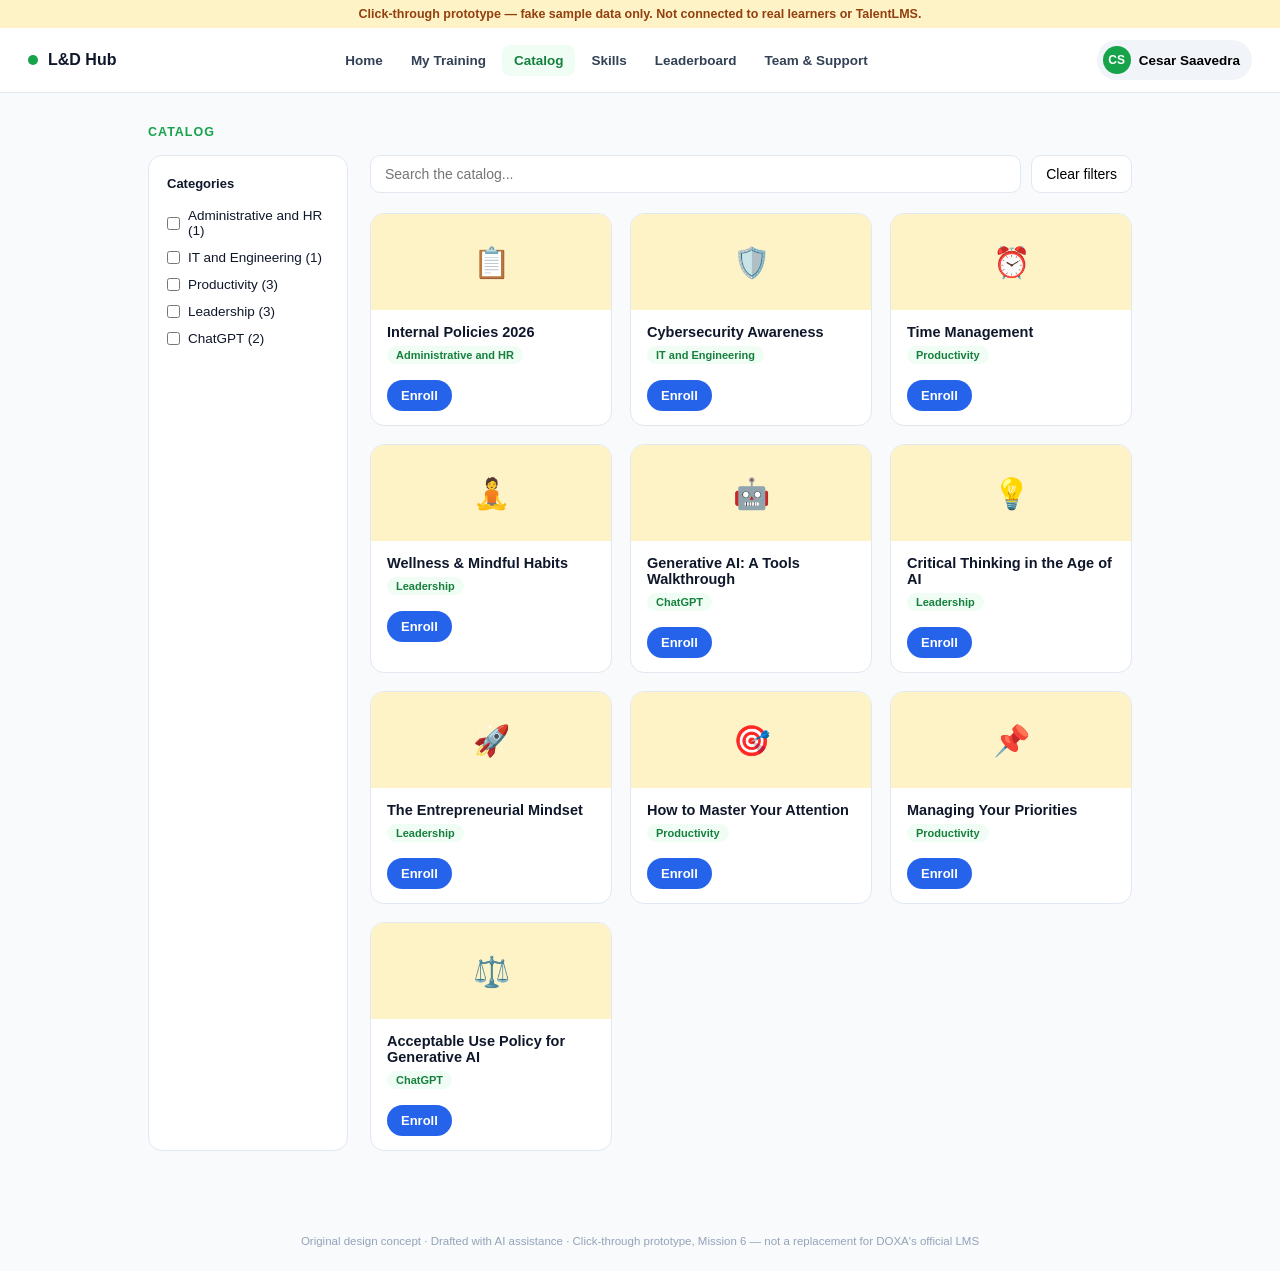
==== catalog.html @ 7a31fb17 "Creating this new project" ====
<!DOCTYPE html>
<html lang="en">
<head>
<meta charset="UTF-8">
<meta name="viewport" content="width=device-width, initial-scale=1.0">
<title>L&amp;D Hub — Catalog</title>
<link rel="stylesheet" href="style.css">
</head>
<body>
<div class="demo-banner">Click-through prototype — fake sample data only. Not connected to real learners or TalentLMS.</div>
<div id="nav-root"></div>

<main>
  <h2 class="section-title">Catalog</h2>
  <div class="catalog-layout">
    <div class="sidebar-cats">
      <strong style="font-size:13px;">Categories</strong>
      <div id="catList" style="margin-top:10px;"></div>
    </div>
    <div>
      <div class="toolbar">
        <input type="text" id="searchBox" placeholder="Search the catalog...">
        <button class="filter-btn" id="clearFilters">Clear filters</button>
      </div>
      <div class="grid" id="catalogGrid"></div>
    </div>
  </div>
</main>

<footer>Original design concept · Drafted with AI assistance · Click-through prototype, Mission 6 — not a replacement for DOXA's official LMS</footer>

<script src="data.js"></script>
<script>
  renderNav("catalog.html");
  const cats = [...new Set(COURSES.map(c => c.category))];
  let activeCats = new Set();

  document.getElementById("catList").innerHTML = cats.map(cat => `
    <label><input type="checkbox" value="${cat}" class="catCheck"> ${cat} (${COURSES.filter(c=>c.category===cat).length})</label>
  `).join("");

  function render() {
    const term = document.getElementById("searchBox").value.toLowerCase();
    const list = COURSES
      .filter(c => c.title.toLowerCase().includes(term))
      .filter(c => activeCats.size===0 || activeCats.has(c.category));

    document.getElementById("catalogGrid").innerHTML = list.map(c => `
      <div class="card">
        <div class="thumb" style="background:#fef3c7;">${c.icon}</div>
        <div class="card-body">
          <h3>${c.title}</h3>
          <div class="tag-row"><span class="tag">${c.category}</span></div>
          <button class="enroll-btn">Enroll</button>
        </div>
      </div>
    `).join("") || `<p style="color:#64748b;font-size:14px;">No courses match your search/filters.</p>`;
  }
  document.getElementById("searchBox").addEventListener("input", render);
  document.getElementById("clearFilters").addEventListener("click", () => {
    activeCats.clear();
    document.querySelectorAll(".catCheck").forEach(cb => cb.checked=false);
    document.getElementById("searchBox").value="";
    render();
  });
  document.addEventListener("change", e => {
    if (e.target.classList.contains("catCheck")) {
      e.target.checked ? activeCats.add(e.target.value) : activeCats.delete(e.target.value);
      render();
    }
  });
  render();
</script>
</body>
</html>
---- style.css ----
/* L&D Hub — shared styles (prototype only, fake data) */
* { margin:0; padding:0; box-sizing:border-box; }
body {
  font-family: -apple-system, BlinkMacSystemFont, "Segoe UI", Roboto, sans-serif;
  background:#f8fafc; color:#0f172a;
}
a { color:inherit; }
.demo-banner {
  background:#fef3c7; color:#92400e; text-align:center;
  font-size:12.5px; font-weight:600; padding:7px;
}
nav {
  position:sticky; top:0; z-index:20; background:white;
  border-bottom:1px solid #e2e8f0; display:flex; align-items:center;
  justify-content:space-between; padding:12px 28px; flex-wrap:wrap; gap:10px;
}
.brand { display:flex; align-items:center; gap:10px; font-weight:700; font-size:16px; }
.brand .dot { width:10px; height:10px; border-radius:50%; background:#16a34a; }
.nav-links { display:flex; gap:4px; flex-wrap:wrap; }
.nav-links a {
  text-decoration:none; color:#334155; font-size:13.5px; font-weight:600;
  padding:8px 12px; border-radius:8px; transition:background .15s,color .15s;
}
.nav-links a:hover, .nav-links a.active { background:#f0fdf4; color:#15803d; }
.profile-btn {
  display:flex; align-items:center; gap:8px; background:#f1f5f9; border:none;
  padding:6px 12px 6px 6px; border-radius:999px; cursor:pointer; font-size:13.5px; font-weight:600;
}
.profile-btn .av {
  width:28px; height:28px; border-radius:50%; display:flex; align-items:center;
  justify-content:center; color:white; font-size:12px; font-weight:700;
}
.switcher {
  position:absolute; right:28px; top:58px; background:white; border:1px solid #e2e8f0;
  border-radius:12px; box-shadow:0 10px 30px rgba(0,0,0,.12); padding:10px; display:none;
  min-width:220px; z-index:30;
}
.switcher.open { display:block; }
.switcher .label { font-size:11px; text-transform:uppercase; color:#94a3b8; padding:4px 8px; }
.switcher button.opt {
  width:100%; text-align:left; background:none; border:none; padding:8px; border-radius:8px;
  cursor:pointer; font-size:13.5px; display:flex; align-items:center; gap:8px;
}
.switcher button.opt:hover { background:#f8fafc; }
.switcher a.view-profile {
  display:block; margin-top:6px; text-align:center; font-size:13px; font-weight:600;
  color:#16a34a; text-decoration:none; padding:8px; border-top:1px solid #f1f5f9;
}
main { max-width:1040px; margin:0 auto; padding:32px 28px 60px; }
.hero {
  background:linear-gradient(135deg,#1e293b,#334155); color:white; border-radius:18px;
  padding:40px 32px; margin-bottom:28px;
}
.hero h1 { font-size:26px; margin-bottom:6px; }
.hero .quote { color:#cbd5e1; font-size:14.5px; font-style:italic; max-width:600px; margin-top:10px; }
.hero .quote .who { color:#86efac; font-style:normal; font-weight:600; }
h2.section-title {
  font-size:12.5px; text-transform:uppercase; letter-spacing:.08em; color:#16a34a;
  margin-bottom:16px; font-weight:700;
}
.stats-grid { display:grid; grid-template-columns:repeat(4,1fr); gap:14px; margin-bottom:30px; }
.stat { background:white; border:1px solid #e2e8f0; border-radius:12px; padding:18px 14px; text-align:center; }
.stat .num { font-size:20px; font-weight:800; color:#15803d; }
.stat .label { font-size:12px; color:#64748b; margin-top:4px; }
.toolbar { display:flex; gap:10px; margin-bottom:20px; flex-wrap:wrap; }
.toolbar input[type=text] {
  flex:1; min-width:180px; padding:10px 14px; border:1px solid #e2e8f0; border-radius:10px; font-size:14px;
}
.toolbar select, .toolbar button.filter-btn {
  padding:10px 14px; border:1px solid #e2e8f0; border-radius:10px; font-size:14px; background:white; cursor:pointer;
}
.grid { display:grid; grid-template-columns:repeat(auto-fit,minmax(230px,1fr)); gap:18px; }
.card {
  background:white; border:1px solid #e2e8f0; border-radius:14px; overflow:hidden;
  transition:transform .15s, box-shadow .15s;
}
.card:hover { transform:translateY(-3px); box-shadow:0 10px 24px rgba(0,0,0,.08); }
.thumb { height:96px; display:flex; align-items:center; justify-content:center; font-size:30px; }
.card-body { padding:14px 16px; }
.card-body h3 { font-size:14.5px; margin-bottom:6px; }
.tag-row { display:flex; gap:6px; flex-wrap:wrap; margin:6px 0; }
.tag { background:#f0fdf4; color:#15803d; font-size:11px; font-weight:600; padding:3px 9px; border-radius:999px; }
.progress-bar { height:6px; background:#e2e8f0; border-radius:999px; overflow:hidden; margin-top:8px; }
.progress-fill { height:100%; background:#16a34a; }
.progress-text { font-size:11.5px; color:#64748b; margin-top:5px; }
.resume-btn, .enroll-btn {
  display:inline-block; margin-top:10px; background:#16a34a; color:white; border:none;
  padding:8px 14px; border-radius:999px; font-size:13px; font-weight:600; cursor:pointer; text-decoration:none;
}
.enroll-btn { background:#2563eb; }
.sidebar-cats { background:white; border:1px solid #e2e8f0; border-radius:14px; padding:18px; }
.sidebar-cats label { display:flex; align-items:center; gap:8px; font-size:13.5px; padding:6px 0; cursor:pointer; }
.catalog-layout { display:grid; grid-template-columns:200px 1fr; gap:22px; }
.skill-tile {
  background:white; border:1px solid #e2e8f0; border-radius:14px; padding:18px; cursor:pointer;
}
.skill-tile:hover { border-color:#bbf7d0; }
.skill-tile h3 { font-size:14.5px; margin-bottom:4px; }
.skill-tile .count { font-size:12px; color:#64748b; }
.skill-detail {
  background:white; border:1px solid #e2e8f0; border-radius:14px; padding:20px; margin-top:20px; display:none;
}
.skill-detail.open { display:block; }
.skill-detail .course-mini { padding:10px 0; border-top:1px solid #f1f5f9; font-size:14px; display:flex; justify-content:space-between; }
.team-grid { display:grid; grid-template-columns:repeat(auto-fit,minmax(190px,1fr)); gap:16px; margin-bottom:30px; }
.team-card { background:white; border:1px solid #e2e8f0; border-radius:14px; padding:22px 16px; text-align:center; }
.avatar { width:60px; height:60px; border-radius:50%; display:flex; align-items:center; justify-content:center; color:white; font-weight:700; font-size:18px; margin:0 auto 10px; }
.qa-item { background:white; border:1px solid #e2e8f0; border-radius:12px; margin-bottom:10px; overflow:hidden; }
.qa-q { padding:14px 16px; cursor:pointer; font-weight:600; font-size:14.5px; display:flex; justify-content:space-between; }
.qa-a { padding:0 16px; max-height:0; overflow:hidden; transition:all .2s; font-size:14px; color:#475569; }
.qa-item.open .qa-a { padding:0 16px 16px; max-height:300px; }
table.leaderboard { width:100%; border-collapse:collapse; background:white; border:1px solid #e2e8f0; border-radius:14px; overflow:hidden; }
table.leaderboard th, table.leaderboard td { padding:14px 16px; text-align:left; font-size:14px; border-bottom:1px solid #f1f5f9; }
table.leaderboard th { background:#f8fafc; font-size:12px; text-transform:uppercase; color:#64748b; }
table.leaderboard tr.me { background:#f0fdf4; }
.badge-pill { background:#fef3c7; color:#92400e; font-size:11px; font-weight:700; padding:3px 9px; border-radius:999px; }
footer { text-align:center; padding:24px; font-size:11.5px; color:#94a3b8; }
.contact-box { background:white; border:1px solid #e2e8f0; border-radius:16px; padding:28px; text-align:center; margin-bottom:30px; }
.role-select { margin-top:14px; }
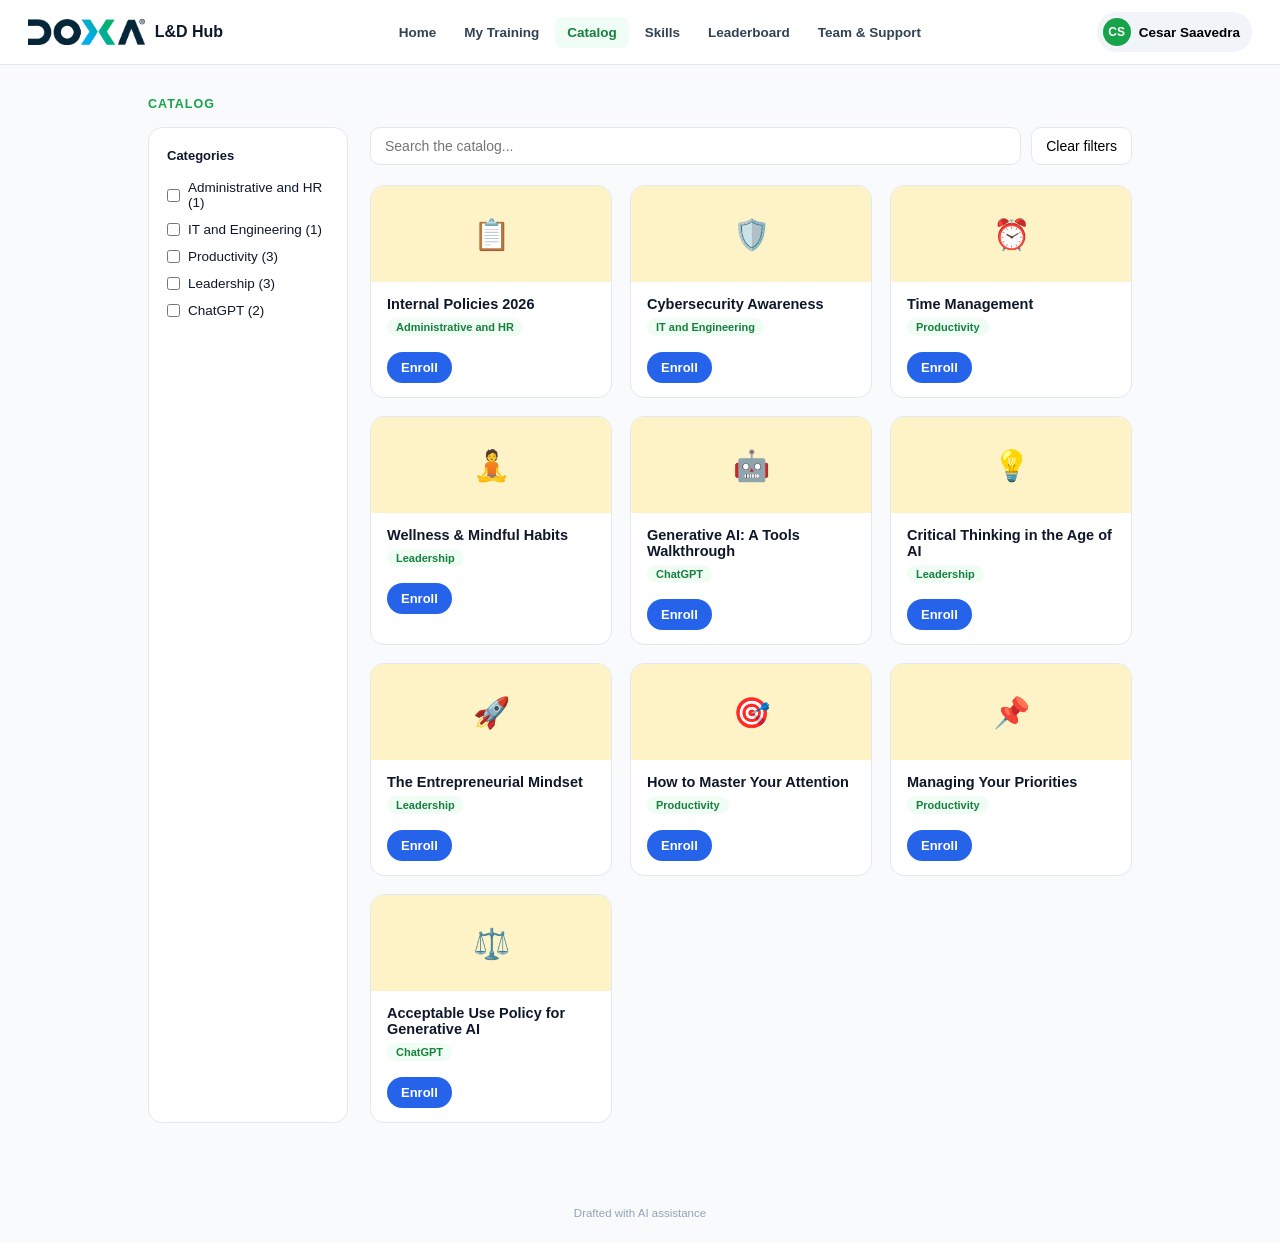
==== commit d288bd20: "Add files via upload" ====
--- a/catalog.html
+++ b/catalog.html
@@ -7,8 +7,14 @@
 <link rel="stylesheet" href="style.css">
 </head>
 <body>
-<div class="demo-banner">Click-through prototype — fake sample data only. Not connected to real learners or TalentLMS.</div>
 <div id="nav-root"></div>
+
+<div class="side-illustration left">
+  <div class="side-card"><img src="team-learning-left.jpg" alt="Team learning together"><div class="side-caption">Explore new<br>courses</div></div>
+</div>
+<div class="side-illustration right">
+  <div class="side-card"><img src="success-right.jpg" alt="Celebrating success"><div class="side-caption">Search by<br>category</div></div>
+</div>
 
 <main>
   <h2 class="section-title">Catalog</h2>
@@ -27,7 +33,7 @@
   </div>
 </main>
 
-<footer>Original design concept · Drafted with AI assistance · Click-through prototype, Mission 6 — not a replacement for DOXA's official LMS</footer>
+<footer>Drafted with AI assistance</footer>
 
 <script src="data.js"></script>
 <script>
--- a/style.css
+++ b/style.css
@@ -117,3 +117,28 @@
 footer { text-align:center; padding:24px; font-size:11.5px; color:#94a3b8; }
 .contact-box { background:white; border:1px solid #e2e8f0; border-radius:16px; padding:28px; text-align:center; margin-bottom:30px; }
 .role-select { margin-top:14px; }
+
+/* Decorative side panels — animate in fresh on every page load (i.e. every tab click, since each tab is its own page) */
+.side-illustration {
+  position:fixed; top:78px; bottom:20px; width:190px; z-index:1;
+  opacity:0; pointer-events:none;
+}
+.side-illustration.left { left:16px; animation:slideFadeInLeft .55s ease forwards .05s; }
+.side-illustration.right { right:16px; animation:slideFadeInRight .55s ease forwards .05s; }
+@keyframes slideFadeInLeft { from{opacity:0;transform:translateX(-24px);} to{opacity:1;transform:translateX(0);} }
+@keyframes slideFadeInRight { from{opacity:0;transform:translateX(24px);} to{opacity:1;transform:translateX(0);} }
+@media (max-width: 1400px) { .side-illustration { display:none; } }
+
+.side-card {
+  position:relative; height:100%; width:100%;
+  border-radius:18px; overflow:hidden;
+  box-shadow:0 10px 28px rgba(0,0,0,.1);
+}
+.side-card img { width:100%; height:100%; object-fit:cover; display:block; }
+.side-caption {
+  position:absolute; left:0; right:0; bottom:0;
+  padding:18px 14px 16px;
+  background:linear-gradient(to top, rgba(5,37,56,.82), rgba(5,37,56,0));
+  color:white; font-size:13px; font-weight:600; text-align:center; line-height:1.3;
+}
+
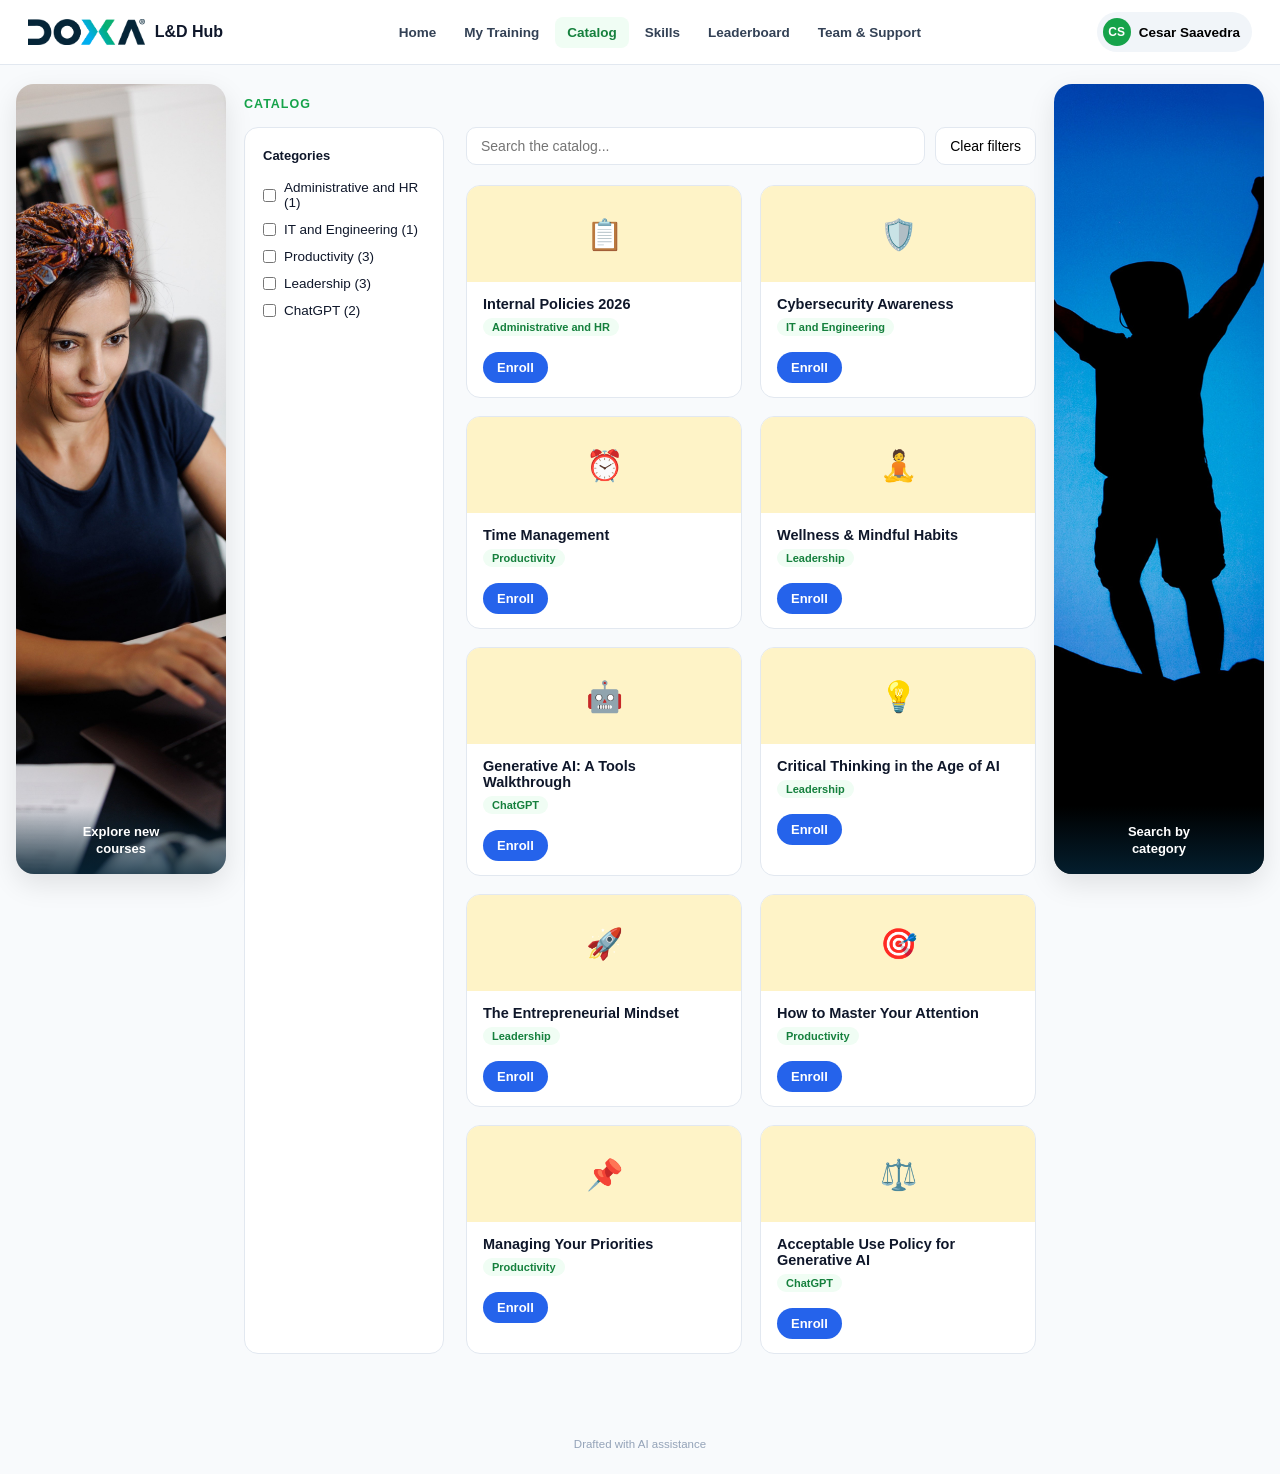
==== commit 81c0af8b: "Add files via upload" ====
--- a/catalog.html
+++ b/catalog.html
@@ -9,6 +9,7 @@
 <body>
 <div id="nav-root"></div>
 
+<div class="page-shell">
 <div class="side-illustration left">
   <div class="side-card"><img src="team-learning-left.jpg" alt="Team learning together"><div class="side-caption">Explore new<br>courses</div></div>
 </div>
@@ -32,6 +33,7 @@
     </div>
   </div>
 </main>
+</div>
 
 <footer>Drafted with AI assistance</footer>
 
--- a/style.css
+++ b/style.css
@@ -46,7 +46,8 @@
   display:block; margin-top:6px; text-align:center; font-size:13px; font-weight:600;
   color:#16a34a; text-decoration:none; padding:8px; border-top:1px solid #f1f5f9;
 }
-main { max-width:1040px; margin:0 auto; padding:32px 28px 60px; }
+.page-shell { display:flex; align-items:flex-start; gap:18px; max-width:1360px; margin:0 auto; padding:0 16px; }
+main { order:2; flex:1 1 auto; min-width:0; max-width:1040px; margin:0 auto; padding:32px 0 60px; }
 .hero {
   background:linear-gradient(135deg,#1e293b,#334155); color:white; border-radius:18px;
   padding:40px 32px; margin-bottom:28px;
@@ -118,16 +119,18 @@
 .contact-box { background:white; border:1px solid #e2e8f0; border-radius:16px; padding:28px; text-align:center; margin-bottom:30px; }
 .role-select { margin-top:14px; }
 
-/* Decorative side panels — animate in fresh on every page load (i.e. every tab click, since each tab is its own page) */
+/* Decorative side panels — part of the page layout (not floating), so they show reliably on normal screens.
+   Animate in fresh on every page load (i.e. every tab click, since each tab is its own page). */
 .side-illustration {
-  position:fixed; top:78px; bottom:20px; width:190px; z-index:1;
+  flex:0 0 210px; position:sticky; top:84px;
+  height:calc(100vh - 110px); min-height:320px;
   opacity:0; pointer-events:none;
 }
-.side-illustration.left { left:16px; animation:slideFadeInLeft .55s ease forwards .05s; }
-.side-illustration.right { right:16px; animation:slideFadeInRight .55s ease forwards .05s; }
+.side-illustration.left { order:1; animation:slideFadeInLeft .55s ease forwards .05s; }
+.side-illustration.right { order:3; animation:slideFadeInRight .55s ease forwards .05s; }
 @keyframes slideFadeInLeft { from{opacity:0;transform:translateX(-24px);} to{opacity:1;transform:translateX(0);} }
 @keyframes slideFadeInRight { from{opacity:0;transform:translateX(24px);} to{opacity:1;transform:translateX(0);} }
-@media (max-width: 1400px) { .side-illustration { display:none; } }
+@media (max-width: 1000px) { .side-illustration { display:none; } }
 
 .side-card {
   position:relative; height:100%; width:100%;
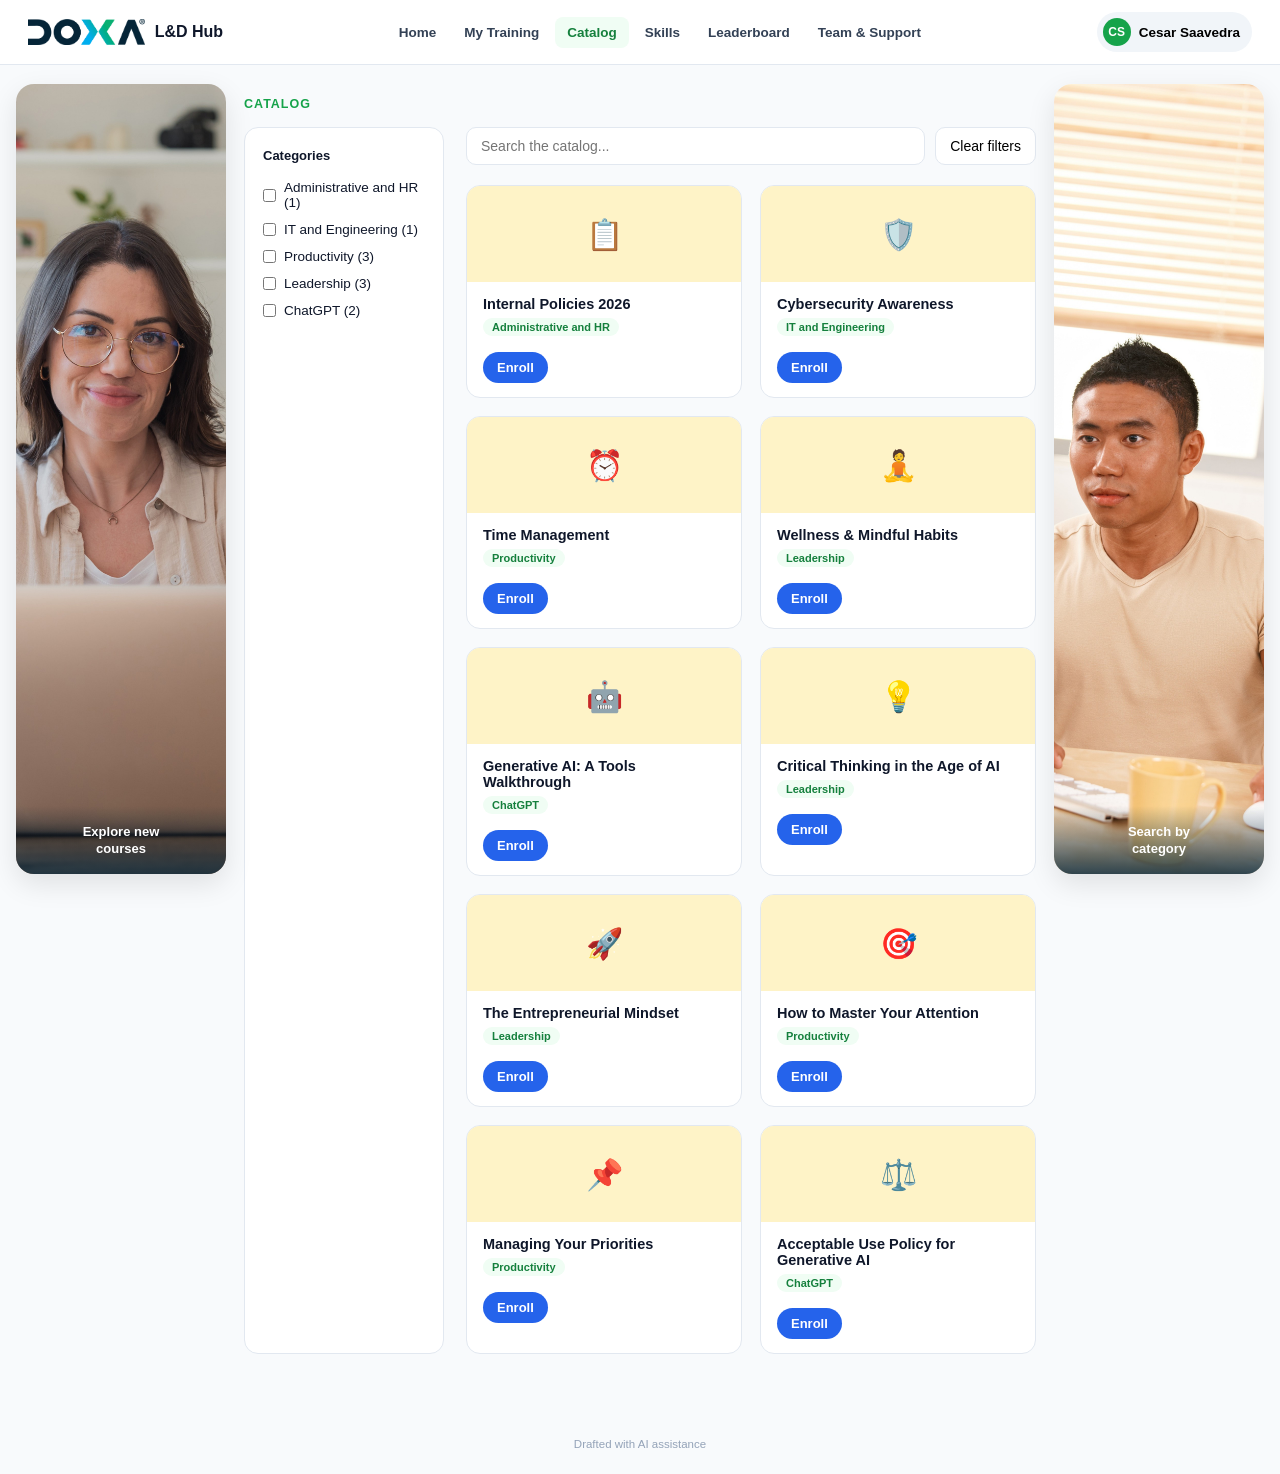
==== commit 13229614: "Add files via upload" ====
--- a/catalog.html
+++ b/catalog.html
@@ -11,10 +11,10 @@
 
 <div class="page-shell">
 <div class="side-illustration left">
-  <div class="side-card"><img src="team-learning-left.jpg" alt="Team learning together"><div class="side-caption">Explore new<br>courses</div></div>
+  <div class="side-card"><img src="catalog-left.jpg" alt="Team learning together"><div class="side-caption">Explore new<br>courses</div></div>
 </div>
 <div class="side-illustration right">
-  <div class="side-card"><img src="success-right.jpg" alt="Celebrating success"><div class="side-caption">Search by<br>category</div></div>
+  <div class="side-card"><img src="catalog-right.jpg" alt="Celebrating success"><div class="side-caption">Search by<br>category</div></div>
 </div>
 
 <main>
--- a/style.css
+++ b/style.css
@@ -119,6 +119,42 @@
 .contact-box { background:white; border:1px solid #e2e8f0; border-radius:16px; padding:28px; text-align:center; margin-bottom:30px; }
 .role-select { margin-top:14px; }
 
+/* Profile page sections */
+.profile-section {
+  background:white; border:1px solid #e2e8f0; border-radius:14px;
+  padding:22px 24px; margin-bottom:18px;
+}
+.profile-section h3 { font-size:15px; margin-bottom:14px; }
+.profile-section .hint { font-size:12px; color:#94a3b8; margin-top:4px; }
+.form-grid { display:grid; grid-template-columns:1fr 1fr; gap:14px; }
+.form-field { display:flex; flex-direction:column; gap:5px; }
+.form-field label { font-size:12.5px; color:#475569; font-weight:600; }
+.form-field input, .form-field select, .form-field textarea {
+  padding:9px 12px; border:1px solid #e2e8f0; border-radius:8px; font-size:14px; font-family:inherit;
+}
+.form-field textarea { resize:vertical; min-height:60px; }
+.row-between { display:flex; align-items:center; justify-content:space-between; gap:12px; flex-wrap:wrap; }
+.btn-secondary {
+  background:#f1f5f9; color:#334155; border:none; padding:9px 16px; border-radius:999px;
+  font-size:13.5px; font-weight:600; cursor:pointer;
+}
+.btn-danger {
+  background:#fee2e2; color:#b91c1c; border:none; padding:9px 16px; border-radius:999px;
+  font-size:13.5px; font-weight:600; cursor:pointer;
+}
+.status-pill {
+  display:inline-block; background:#f0fdf4; color:#15803d; font-size:12px; font-weight:700;
+  padding:4px 10px; border-radius:999px;
+}
+.toggle-row { display:flex; align-items:center; gap:10px; }
+.profile-section.danger { border-color:#fecaca; }
+#saveToast {
+  position:fixed; bottom:24px; left:50%; transform:translateX(-50%) translateY(20px);
+  background:#052538; color:white; padding:10px 20px; border-radius:999px; font-size:13.5px;
+  opacity:0; transition:all .25s; pointer-events:none; z-index:50;
+}
+#saveToast.show { opacity:1; transform:translateX(-50%) translateY(0); }
+
 /* Decorative side panels — part of the page layout (not floating), so they show reliably on normal screens.
    Animate in fresh on every page load (i.e. every tab click, since each tab is its own page). */
 .side-illustration {
@@ -132,6 +168,45 @@
 @keyframes slideFadeInRight { from{opacity:0;transform:translateX(24px);} to{opacity:1;transform:translateX(0);} }
 @media (max-width: 1000px) { .side-illustration { display:none; } }
 
+/* ===== Responsive: tablet ===== */
+@media (max-width: 820px) {
+  nav { padding:10px 16px; }
+  .nav-links a { font-size:12.5px; padding:7px 9px; }
+  .profile-btn { font-size:12.5px; }
+  main { padding:24px 0 48px; }
+  .hero { padding:30px 22px; border-radius:14px; }
+  .hero h1 { font-size:22px; }
+  .stats-grid { grid-template-columns:repeat(2,1fr); }
+  .catalog-layout { grid-template-columns:1fr; }
+  .sidebar-cats { display:flex; flex-wrap:wrap; gap:4px 14px; align-items:center; }
+  .sidebar-cats strong { width:100%; }
+  table.leaderboard { display:block; overflow-x:auto; white-space:nowrap; }
+}
+
+/* ===== Responsive: phone ===== */
+@media (max-width: 520px) {
+  .brand { font-size:13px; gap:6px; }
+  .brand img { height:20px !important; }
+  .nav-links { gap:2px; }
+  .nav-links a { font-size:11.5px; padding:6px 7px; }
+  .profile-btn { padding:5px 10px 5px 5px; font-size:12px; }
+  .profile-btn .av { width:24px; height:24px; font-size:10px; }
+  section, main { padding-left:16px; padding-right:16px; }
+  .page-shell { padding:0; }
+  .hero { padding:24px 18px; }
+  .hero h1 { font-size:19px; }
+  .hero .quote { font-size:13px; }
+  .stats-grid { grid-template-columns:repeat(2,1fr); gap:10px; }
+  .stat { padding:14px 10px; }
+  .stat .num { font-size:17px; }
+  .grid, .team-grid { grid-template-columns:1fr 1fr; gap:12px; }
+  .toolbar { flex-direction:column; align-items:stretch; }
+  .switcher { right:12px; left:12px; width:auto; min-width:0; }
+}
+@media (max-width: 380px) {
+  .grid, .team-grid { grid-template-columns:1fr; }
+}
+
 .side-card {
   position:relative; height:100%; width:100%;
   border-radius:18px; overflow:hidden;
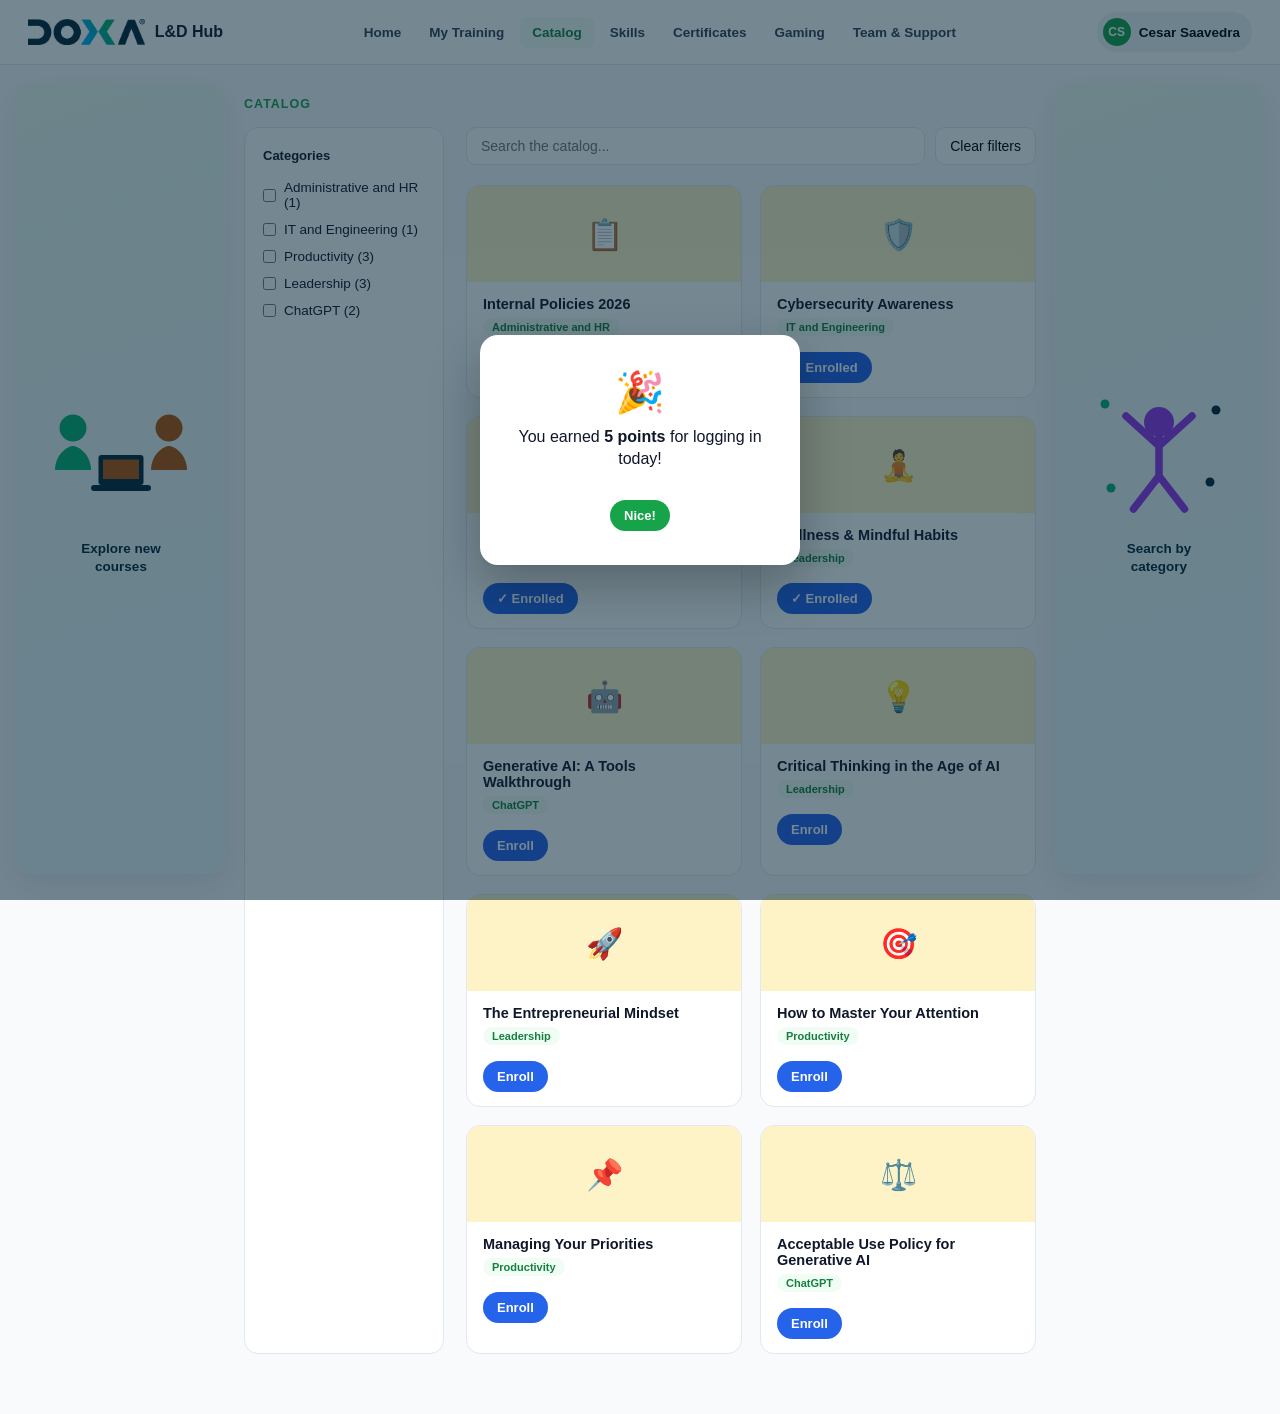
==== commit 7e99e7c6: "Add files via upload" ====
--- a/catalog.html
+++ b/catalog.html
@@ -11,23 +11,38 @@
 
 <div class="page-shell">
 <div class="side-illustration left">
-  <div class="side-card"><img src="catalog-left.jpg" alt="Team learning together"><div class="side-caption">Explore new<br>courses</div></div>
+  <div class="illus-card"><svg viewBox="0 0 100 90">
+  <rect x="35" y="48" width="30" height="20" rx="2" fill="#052538"/>
+  <rect x="38" y="51" width="24" height="13" fill="#b45309"/>
+  <rect x="30" y="68" width="40" height="4" rx="2" fill="#052538"/>
+  <circle cx="18" cy="30" r="9" fill="#05AF72"/>
+  <path d="M6 58c0-10 8-16 12-16s12 6 12 16z" fill="#05AF72"/>
+  <circle cx="82" cy="30" r="9" fill="#b45309"/>
+  <path d="M70 58c0-10 8-16 12-16s12 6 12 16z" fill="#b45309"/>
+</svg><div class="illus-caption">Explore new<br>courses</div></div>
 </div>
 <div class="side-illustration right">
-  <div class="side-card"><img src="catalog-right.jpg" alt="Celebrating success"><div class="side-caption">Search by<br>category</div></div>
+  <div class="illus-card"><svg viewBox="0 0 100 90">
+  <circle cx="50" cy="26" r="10" fill="#9333ea"/>
+  <path d="M50 36 L50 62 M50 42 L28 22 M50 42 L72 22 M50 62 L33 84 M50 62 L67 84" stroke="#9333ea" stroke-width="5" fill="none" stroke-linecap="round"/>
+  <circle cx="14" cy="14" r="3" fill="#05AF72"/>
+  <circle cx="88" cy="18" r="3" fill="#052538"/>
+  <circle cx="18" cy="70" r="3" fill="#05AF72"/>
+  <circle cx="84" cy="66" r="3" fill="#052538"/>
+</svg><div class="illus-caption">Search by<br>category</div></div>
 </div>
 
 <main>
-  <h2 class="section-title">Catalog</h2>
+  <h2 class="section-title" data-i18n="catalog_title">Catalog</h2>
   <div class="catalog-layout">
     <div class="sidebar-cats">
-      <strong style="font-size:13px;">Categories</strong>
+      <strong style="font-size:13px;" data-i18n="categories">Categories</strong>
       <div id="catList" style="margin-top:10px;"></div>
     </div>
     <div>
       <div class="toolbar">
-        <input type="text" id="searchBox" placeholder="Search the catalog...">
-        <button class="filter-btn" id="clearFilters">Clear filters</button>
+        <input type="text" id="searchBox" data-i18n-placeholder="search_catalog" placeholder="Search the catalog...">
+        <button class="filter-btn" id="clearFilters" data-i18n="clear_filters">Clear filters</button>
       </div>
       <div class="grid" id="catalogGrid"></div>
     </div>
@@ -35,11 +50,10 @@
 </main>
 </div>
 
-<footer>Drafted with AI assistance</footer>
-
 <script src="data.js"></script>
 <script>
   renderNav("catalog.html");
+  const me = getCurrentUser();
   const cats = [...new Set(COURSES.map(c => c.category))];
   let activeCats = new Set();
 
@@ -53,16 +67,26 @@
       .filter(c => c.title.toLowerCase().includes(term))
       .filter(c => activeCats.size===0 || activeCats.has(c.category));
 
-    document.getElementById("catalogGrid").innerHTML = list.map(c => `
+    document.getElementById("catalogGrid").innerHTML = list.map(c => {
+      const enrolled = isEnrolled(me, c.id);
+      return `
       <div class="card">
         <div class="thumb" style="background:#fef3c7;">${c.icon}</div>
         <div class="card-body">
           <h3>${c.title}</h3>
           <div class="tag-row"><span class="tag">${c.category}</span></div>
-          <button class="enroll-btn">Enroll</button>
+          <button class="enroll-btn" data-cid="${c.id}" ${enrolled ? "disabled" : ""}>${enrolled ? T("enrolled_pill") : T("enroll")}</button>
         </div>
-      </div>
-    `).join("") || `<p style="color:#64748b;font-size:14px;">No courses match your search/filters.</p>`;
+      </div>`;
+    }).join("") || `<p style="color:#64748b;font-size:14px;">No courses match your search/filters.</p>`;
+
+    document.querySelectorAll(".enroll-btn:not([disabled])").forEach(btn => {
+      btn.addEventListener("click", () => {
+        const cid = btn.dataset.cid;
+        enrollInCourse(me, cid);
+        render();
+      });
+    });
   }
   document.getElementById("searchBox").addEventListener("input", render);
   document.getElementById("clearFilters").addEventListener("click", () => {
@@ -77,6 +101,8 @@
       render();
     }
   });
+  window.onLanguageApplied = render;
+  applyLanguage(getLang());
   render();
 </script>
 </body>
--- a/style.css
+++ b/style.css
@@ -148,12 +148,43 @@
 }
 .toggle-row { display:flex; align-items:center; gap:10px; }
 .profile-section.danger { border-color:#fecaca; }
-#saveToast {
+#saveToast, .ldhub-toast {
   position:fixed; bottom:24px; left:50%; transform:translateX(-50%) translateY(20px);
   background:#052538; color:white; padding:10px 20px; border-radius:999px; font-size:13.5px;
-  opacity:0; transition:all .25s; pointer-events:none; z-index:50;
-}
-#saveToast.show { opacity:1; transform:translateX(-50%) translateY(0); }
+  opacity:0; transition:all .25s; pointer-events:none; z-index:200; max-width:90vw; text-align:center;
+}
+#saveToast.show, .ldhub-toast.show { opacity:1; transform:translateX(-50%) translateY(0); }
+
+/* Points pop-up modal (daily login bonus) */
+.points-modal-backdrop {
+  position:fixed; inset:0; background:rgba(5,37,56,.55); z-index:300;
+  display:flex; align-items:center; justify-content:center; padding:20px;
+}
+.points-modal {
+  background:white; border-radius:18px; padding:34px 30px; max-width:320px; width:100%;
+  text-align:center; box-shadow:0 20px 50px rgba(0,0,0,.25);
+}
+.points-modal-emoji { font-size:40px; margin-bottom:10px; }
+.points-modal-msg { font-size:16px; color:#0f172a; margin-bottom:20px; line-height:1.4; }
+
+/* Floating collapsible challenge widget (Home page) */
+.floating-widget {
+  position:fixed; bottom:20px; right:20px; width:280px; z-index:150;
+  background:white; border:1px solid #e2e8f0; border-radius:16px;
+  box-shadow:0 14px 36px rgba(0,0,0,.14); overflow:hidden;
+}
+.floating-widget-header {
+  display:flex; align-items:center; justify-content:space-between;
+  padding:12px 16px; background:#052538; color:white; cursor:pointer; font-weight:700; font-size:13.5px;
+}
+.floating-widget-body { padding:14px 16px; max-height:340px; overflow-y:auto; }
+.floating-widget.collapsed .floating-widget-body { display:none; }
+.fw-item { display:flex; align-items:center; justify-content:space-between; padding:7px 0; font-size:13px; border-bottom:1px solid #f1f5f9; }
+.fw-item:last-child { border-bottom:none; }
+.fw-check { color:#16a34a; font-weight:700; }
+.fw-pending { color:#94a3b8; }
+.fw-total { margin-top:10px; padding-top:10px; border-top:1px solid #e2e8f0; font-weight:700; font-size:13.5px; text-align:center; color:#15803d; }
+@media (max-width: 600px) { .floating-widget { right:12px; bottom:12px; width:calc(100vw - 24px); } }
 
 /* Decorative side panels — part of the page layout (not floating), so they show reliably on normal screens.
    Animate in fresh on every page load (i.e. every tab click, since each tab is its own page). */
@@ -220,3 +251,17 @@
   color:white; font-size:13px; font-weight:600; text-align:center; line-height:1.3;
 }
 
+/* Illustration version of the side panel — no image upload needed */
+.illus-card {
+  height:100%; width:100%; border-radius:18px;
+  background:linear-gradient(160deg,#eef9f2,#e8f6fc);
+  box-shadow:0 10px 28px rgba(0,0,0,.08);
+  display:flex; flex-direction:column; align-items:center; justify-content:center;
+  padding:26px 16px;
+}
+.illus-card svg { width:100%; max-width:150px; height:auto; }
+.illus-caption {
+  margin-top:22px; font-size:13.5px; font-weight:700; color:#052538;
+  text-align:center; line-height:1.3;
+}
+
